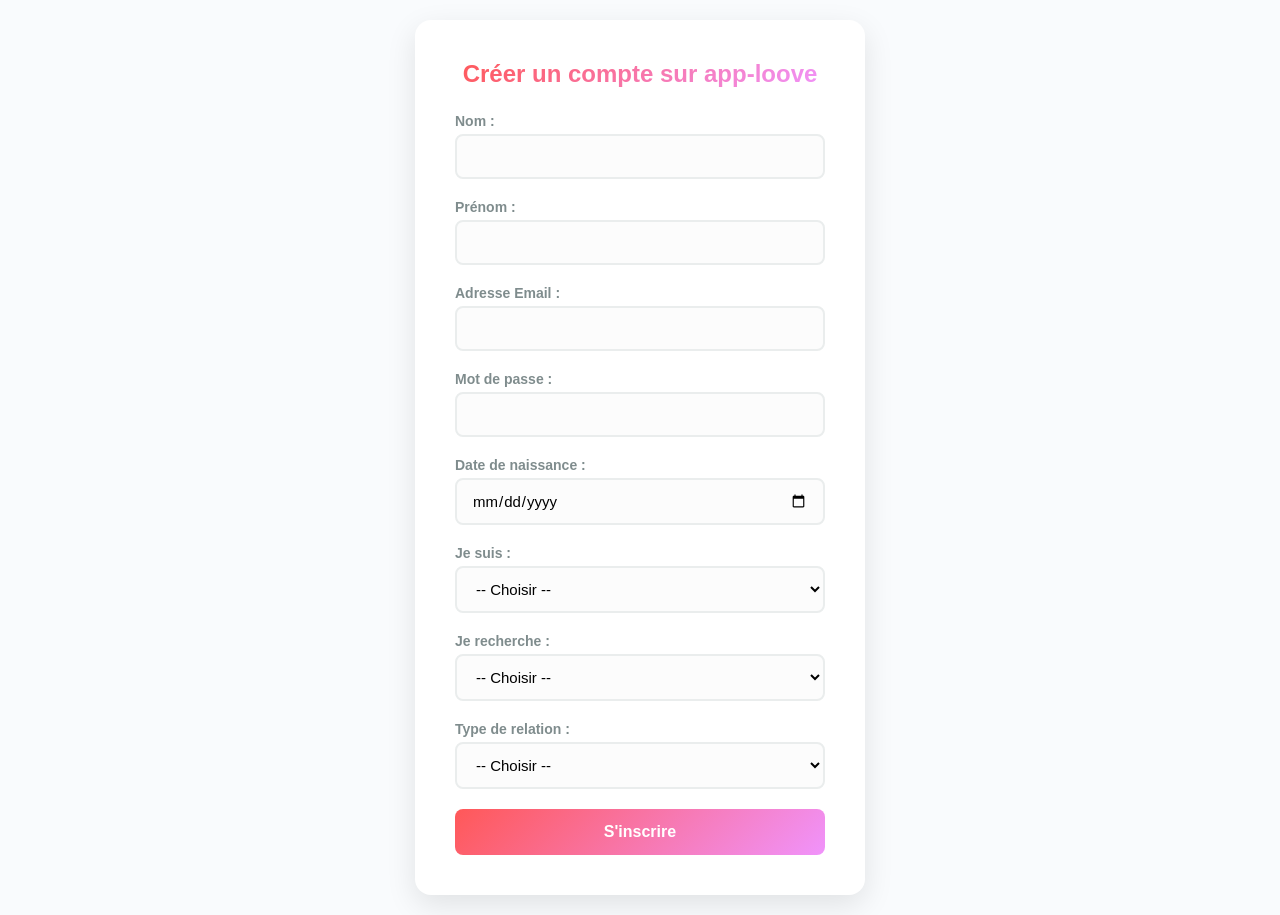
==== frontend/public/index.html @ 8a45b520 "big commit" ====
<!doctype html>
<html lang="fr">
  <head>
    <meta charset="UTF-8" />
    <meta name="viewport" content="width=device-width, initial-scale=1.0" />
    <title>app-loove - Inscription</title>
    <!-- On inclut notre script principal en tant que module pour pouvoir utiliser import/export -->
    <script type="module" src="../src/app.js" defer></script>
    <link rel="stylesheet" href="./css/style.css" />
  </head>
  <body>
    <main>
      <section id="register-section">
        <h1>Créer un compte sur app-loove</h1>

        <!-- Zone pour afficher les messages d'erreur ou de succès du serveur -->
        <div id="form-feedback" aria-live="politesting"></div>

        <form id="register-form">
          <div>
            <label for="lastname">Nom :</label>
            <input type="text" id="lastname" name="lastname" required />
          </div>

          <div>
            <label for="firstname">Prénom :</label>
            <input type="text" id="firstname" name="firstname" required />
          </div>

          <div>
            <label for="email">Adresse Email :</label>
            <input type="email" id="email" name="email" required />
          </div>

          <div>
            <label for="password">Mot de passe :</label>
            <input type="password" id="password" name="password" required />
          </div>

          <div>
            <label for="birthdate">Date de naissance :</label>
            <input type="date" id="birthdate" name="birthdate" required />
          </div>

          <div>
            <label for="gender">Je suis :</label>
            <select id="gender" name="gender" required>
              <option value="">-- Choisir --</option>
              <option value="male">Un homme</option>
              <option value="female">Une femme</option>
              <option value="other">Autre</option>
            </select>
          </div>

          <div>
            <label for="orientation">Je recherche :</label>
            <select id="orientation" name="orientation" required>
              <option value="">-- Choisir --</option>
              <option value="men">Des hommes</option>
              <option value="women">Des femmes</option>
              <option value="everyone">Tout le monde</option>
            </select>
          </div>

          <div>
            <label for="relationship_type">Type de relation :</label>
            <select id="relationship_type" name="relationship_type" required>
              <option value="">-- Choisir --</option>
              <option value="serious">Une relation sérieuse</option>
              <option value="friendship">De l'amitié</option>
              <option value="casual">Rencontre éphémère</option>
            </select>
          </div>

          <button type="submit">S'inscrire</button>
        </form>
      </section>
    </main>
  </body>
</html>
---- frontend/public/css/style.css ----
/* frontend/public/css/style.css */

/* --- Variables de Design --- */
:root {
  --gradient-primary: linear-gradient(135deg, #ff5858 0%, #f093fb 100%);
  --color-dark: #2c3e50;
  --color-light: #f9fbfd;
  --color-white: #ffffff;
  --color-success: #2ecc71;
  --color-error: #ff4d4d;
  --shadow: 0 10px 30px rgba(0, 0, 0, 0.1);
  --radius: 16px;
}

/* --- Reset & Base --- */
* {
  margin: 0;
  padding: 0;
  box-sizing: border-box;
  font-family: "Segoe UI", Tahoma, Geneva, Verdana, sans-serif;
}

body {
  background-color: var(--color-light);
  color: var(--color-dark);
  min-height: 100vh;
  display: flex;
  flex-direction: column;
}

/* --- Header & Navigation --- */
header {
  background: var(--color-white);
  padding: 15px 30px;
  box-shadow: 0 2px 10px rgba(0, 0, 0, 0.05);
}

nav {
  max-width: 1200px;
  margin: 0 auto;
  display: flex;
  justify-content: space-between;
  align-items: center;
  font-weight: 600;
}

nav a {
  color: #ff5858;
  text-decoration: none;
  transition: opacity 0.2s;
}

nav a:hover {
  opacity: 0.8;
}

/* --- Conteneur Principal --- */
main {
  flex: 1;
  display: flex;
  justify-content: center;
  align-items: center;
  padding: 20px;
}

/* --- Sections & Formulaires --- */
section {
  background: var(--color-white);
  padding: 40px;
  border-radius: var(--radius);
  box-shadow: var(--shadow);
  width: 100%;
  max-width: 450px;
  text-align: center;
}

h1 {
  font-size: 24px;
  margin-bottom: 25px;
  background: var(--gradient-primary);
  -webkit-background-clip: text;
  -webkit-text-fill-color: transparent;
}

/* --- Éléments de Formulaire --- */
form {
  display: flex;
  flex-direction: column;
  gap: 20px;
  text-align: left;
}

label {
  font-size: 14px;
  font-weight: 600;
  margin-bottom: 5px;
  display: block;
  color: #7f8c8d;
}

input,
select,
textarea {
  width: 100%;
  padding: 12px 15px;
  border: 2px solid #eaeded;
  border-radius: 8px;
  font-size: 15px;
  background-color: #fcfcfc;
  transition: border-color 0.2s;
}

input:focus,
select:focus,
textarea:focus {
  outline: none;
  border-color: #f093fb;
}

/* --- Boutons --- */
button {
  width: 100%;
  padding: 14px;
  border: none;
  border-radius: 8px;
  font-size: 16px;
  font-weight: 600;
  color: var(--color-white);
  background: var(--gradient-primary);
  cursor: pointer;
  transition:
    transform 0.1s,
    box-shadow 0.2s;
}

button:hover {
  transform: translateY(-2px);
  box-shadow: 0 5px 15px rgba(240, 147, 251, 0.4);
}

button:active {
  transform: translateY(0);
}

/* --- Feedbacks (Messages d'erreur/succès) --- */
#form-feedback,
#geo-status {
  padding: 12px;
  border-radius: 8px;
  font-size: 14px;
  font-weight: 600;
  margin-bottom: 20px;
  display: none; /* Caché par défaut */
}

#form-feedback:not(:empty),
#geo-status:not(:empty) {
  display: block; /* S'affiche dès qu'il y a du texte */
}

/* --- Interface de Découverte (Dashboard Card) --- */
#dashboard-section {
  max-width: 500px;
}

#geo-btn {
  background: #34495e;
  margin-bottom: 15px;
  font-size: 14px;
}

#profile-card {
  background: var(--color-white);
  border-radius: var(--radius) !important;
  box-shadow: var(--shadow);
  padding: 0 !important; /* Pour que l'image ou le header soit net */
  overflow: hidden;
  border: none !important;
  margin-top: 25px;
}

/* Simulation d'un espace photo stylisé */
.profile-avatar-placeholder {
  height: 250px;
  background: var(--gradient-primary);
  display: flex;
  align-items: center;
  justify-content: center;
  color: white;
  font-size: 64px;
}

.profile-content {
  padding: 25px;
  text-align: left;
}

#profile-name {
  font-size: 22px;
  font-weight: 700;
  color: var(--color-dark);
  margin-bottom: 5px;
}

#profile-bio {
  font-size: 15px;
  color: #7f8c8d;
  margin-bottom: 15px;
  line-height: 1.4;
}

#profile-distance {
  font-size: 13px;
  font-weight: 700;
  color: #9b59b6;
  background: #f3e5f5;
  display: inline-block;
  padding: 4px 10px;
  border-radius: 20px;
  margin-bottom: 20px;
}

/* Zone des boutons Like / Pass */
.actions {
  display: grid;
  grid-template-columns: 1fr 1fr;
  gap: 15px;
}

#pass-btn {
  background: #fff;
  color: var(--color-error);
  border: 2px solid var(--color-error);
}
#pass-btn:hover {
  background: var(--color-error);
  color: white;
  box-shadow: 0 5px 15px rgba(255, 77, 77, 0.3);
}

#like-btn {
  background: var(--color-success);
}
#like-btn:hover {
  box-shadow: 0 5px 15px rgba(46, 204, 113, 0.3);
}

/* --- RESPONSIVE : Media Queries --- */
@media (max-width: 480px) {
  section {
    padding: 25px 20px;
    box-shadow: none; /* Plus épuré sur mobile */
    background: transparent;
  }

  body {
    background-color: var(--color-white);
  }

  h1 {
    font-size: 22px;
  }
}
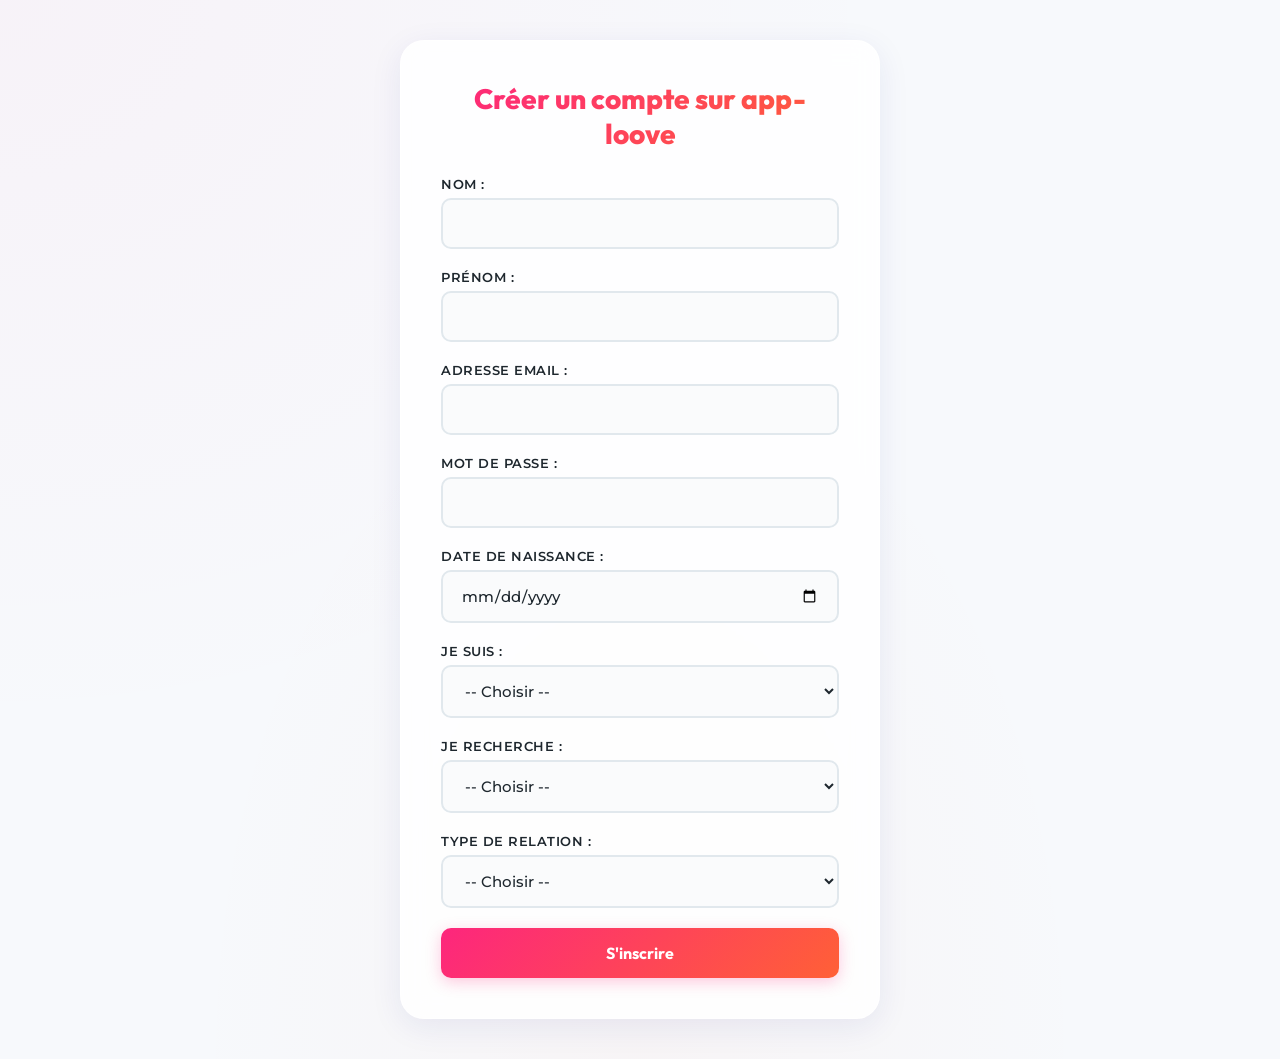
==== commit ae06adbf: "Add implementation plan for premium messaging without match" ====
--- a/frontend/public/index.html
+++ b/frontend/public/index.html
@@ -75,6 +75,26 @@
           <button type="submit">S'inscrire</button>
         </form>
       </section>
+
+      <section id="verification-section" style="display: none;">
+        <h1>Vérification de votre adresse Email</h1>
+        <p style="text-align: center; color: #555; margin-bottom: 20px;">
+          Un code de vérification à 6 chiffres a été généré et consigné dans le système.
+        </p>
+        <div id="demo-code-box" style="background: #eef9ff; border: 1px solid #b8e2f8; padding: 15px; border-radius: 8px; margin-bottom: 20px; text-align: center; font-weight: bold; color: #006699;"></div>
+        
+        <div id="verify-feedback" aria-live="polite"></div>
+
+        <form id="verify-form">
+          <input type="hidden" id="verify-email" name="email" />
+          <div>
+            <label for="verify-code">Code de vérification (6 chiffres) :</label>
+            <input type="text" id="verify-code" name="code" placeholder="Ex: 123456" required maxlength="6" style="font-size: 20px; text-align: center; letter-spacing: 4px;" />
+          </div>
+          <button type="submit" style="margin-top: 15px;">Valider mon email</button>
+        </form>
+      </section>
     </main>
   </body>
 </html>
+
--- a/frontend/public/css/style.css
+++ b/frontend/public/css/style.css
@@ -1,15 +1,31 @@
-/* frontend/public/css/style.css */
+/* @import url de Google Fonts pour Outfit et Montserrat */
+@import url('https://fonts.googleapis.com/css2?family=Montserrat:wght@400;600;700&family=Outfit:wght@300;400;600;800&display=swap');
 
 /* --- Variables de Design --- */
 :root {
-  --gradient-primary: linear-gradient(135deg, #ff5858 0%, #f093fb 100%);
-  --color-dark: #2c3e50;
-  --color-light: #f9fbfd;
-  --color-white: #ffffff;
-  --color-success: #2ecc71;
-  --color-error: #ff4d4d;
-  --shadow: 0 10px 30px rgba(0, 0, 0, 0.1);
-  --radius: 16px;
+  --font-title: 'Outfit', sans-serif;
+  --font-body: 'Montserrat', sans-serif;
+  
+  /* Palette de couleurs Premium */
+  --gradient-primary: linear-gradient(135deg, #fd267d 0%, #ff6036 100%);
+  --gradient-secondary: linear-gradient(135deg, #11998e 0%, #38ef7d 100%);
+  --gradient-dark: linear-gradient(135deg, #0f2027 0%, #203a43 50%, #2c5364 100%);
+  
+  --color-bg-light: #f7f9fc;
+  --color-text-dark: #1e272e;
+  --color-text-muted: #808e9b;
+  --color-border: #eaeded;
+  
+  /* Glassmorphism values */
+  --glass-bg: rgba(255, 255, 255, 0.85);
+  --glass-border: rgba(255, 255, 255, 0.4);
+  --glass-shadow: 0 8px 32px 0 rgba(31, 38, 135, 0.08);
+  
+  --radius-lg: 24px;
+  --radius-md: 16px;
+  --radius-sm: 10px;
+  
+  --transition-smooth: all 0.3s cubic-bezier(0.25, 0.8, 0.25, 1);
 }
 
 /* --- Reset & Base --- */
@@ -17,22 +33,29 @@
   margin: 0;
   padding: 0;
   box-sizing: border-box;
-  font-family: "Segoe UI", Tahoma, Geneva, Verdana, sans-serif;
+  font-family: var(--font-body);
 }
 
 body {
-  background-color: var(--color-light);
-  color: var(--color-dark);
+  background-color: var(--color-bg-light);
+  color: var(--color-text-dark);
   min-height: 100vh;
   display: flex;
   flex-direction: column;
-}
-
-/* --- Header & Navigation --- */
+  overflow-x: hidden;
+}
+
+/* --- Navigation Premium --- */
 header {
-  background: var(--color-white);
-  padding: 15px 30px;
-  box-shadow: 0 2px 10px rgba(0, 0, 0, 0.05);
+  background: var(--glass-bg);
+  backdrop-filter: blur(12px);
+  -webkit-backdrop-filter: blur(12px);
+  border-bottom: 1px solid var(--glass-border);
+  padding: 15px 40px;
+  position: sticky;
+  top: 0;
+  z-index: 100;
+  box-shadow: 0 4px 20px rgba(0, 0, 0, 0.02);
 }
 
 nav {
@@ -41,17 +64,44 @@
   display: flex;
   justify-content: space-between;
   align-items: center;
+}
+
+.logo {
+  font-family: var(--font-title);
+  font-weight: 800;
+  font-size: 24px;
+  background: var(--gradient-primary);
+  -webkit-background-clip: text;
+  -webkit-text-fill-color: transparent;
+  display: flex;
+  align-items: center;
+  gap: 8px;
+  text-decoration: none;
+}
+
+nav a {
+  color: var(--color-text-dark);
+  text-decoration: none;
   font-weight: 600;
-}
-
-nav a {
-  color: #ff5858;
-  text-decoration: none;
-  transition: opacity 0.2s;
-}
-
-nav a:hover {
-  opacity: 0.8;
+  font-size: 14px;
+  padding: 8px 16px;
+  border-radius: 20px;
+  transition: var(--transition-smooth);
+}
+
+nav a:hover:not(#logout-btn) {
+  background: rgba(253, 38, 125, 0.08);
+  color: #fd267d;
+}
+
+#logout-btn {
+  background: #f1f2f6;
+  color: #57606f;
+}
+
+#logout-btn:hover {
+  background: #ffeef2;
+  color: #ff4757;
 }
 
 /* --- Conteneur Principal --- */
@@ -60,29 +110,45 @@
   display: flex;
   justify-content: center;
   align-items: center;
-  padding: 20px;
-}
-
-/* --- Sections & Formulaires --- */
+  padding: 40px 20px;
+  background-image: radial-gradient(at 0% 0%, rgba(253, 38, 125, 0.03) 0, transparent 50%),
+                    radial-gradient(at 50% 100%, rgba(255, 96, 54, 0.03) 0, transparent 50%);
+}
+
+/* --- Sections & Cartes --- */
 section {
-  background: var(--color-white);
+  background: var(--glass-bg);
+  backdrop-filter: blur(12px);
+  -webkit-backdrop-filter: blur(12px);
   padding: 40px;
-  border-radius: var(--radius);
-  box-shadow: var(--shadow);
+  border-radius: var(--radius-lg);
+  border: 1px solid var(--glass-border);
+  box-shadow: var(--glass-shadow);
   width: 100%;
-  max-width: 450px;
+  max-width: 480px;
   text-align: center;
+  transition: var(--transition-smooth);
 }
 
 h1 {
-  font-size: 24px;
+  font-family: var(--font-title);
+  font-size: 28px;
+  font-weight: 800;
   margin-bottom: 25px;
   background: var(--gradient-primary);
   -webkit-background-clip: text;
   -webkit-text-fill-color: transparent;
 }
 
-/* --- Éléments de Formulaire --- */
+h2 {
+  font-family: var(--font-title);
+  font-size: 20px;
+  font-weight: 600;
+  margin-bottom: 15px;
+  color: var(--color-text-dark);
+}
+
+/* --- Formulaires & Inputs --- */
 form {
   display: flex;
   flex-direction: column;
@@ -90,137 +156,220 @@
   text-align: left;
 }
 
+form > div {
+  display: flex;
+  flex-direction: column;
+  gap: 6px;
+}
+
 label {
-  font-size: 14px;
+  font-size: 13px;
   font-weight: 600;
-  margin-bottom: 5px;
-  display: block;
-  color: #7f8c8d;
+  color: var(--color-text-dark);
+  text-transform: uppercase;
+  letter-spacing: 0.5px;
 }
 
 input,
 select,
 textarea {
   width: 100%;
-  padding: 12px 15px;
-  border: 2px solid #eaeded;
-  border-radius: 8px;
+  padding: 14px 18px;
+  border: 2px solid #e1e8ed;
+  border-radius: var(--radius-sm);
   font-size: 15px;
-  background-color: #fcfcfc;
-  transition: border-color 0.2s;
+  font-weight: 500;
+  background-color: #fafbfc;
+  color: var(--color-text-dark);
+  transition: var(--transition-smooth);
 }
 
 input:focus,
 select:focus,
 textarea:focus {
   outline: none;
-  border-color: #f093fb;
+  border-color: #ff6036;
+  background-color: #fff;
+  box-shadow: 0 0 0 4px rgba(255, 96, 54, 0.1);
 }
 
 /* --- Boutons --- */
 button {
   width: 100%;
-  padding: 14px;
+  padding: 15px;
   border: none;
-  border-radius: 8px;
+  border-radius: var(--radius-sm);
+  font-family: var(--font-title);
   font-size: 16px;
-  font-weight: 600;
-  color: var(--color-white);
+  font-weight: 700;
+  color: #ffffff;
   background: var(--gradient-primary);
   cursor: pointer;
-  transition:
-    transform 0.1s,
-    box-shadow 0.2s;
+  box-shadow: 0 4px 15px rgba(253, 38, 125, 0.25);
+  transition: var(--transition-smooth);
 }
 
 button:hover {
   transform: translateY(-2px);
-  box-shadow: 0 5px 15px rgba(240, 147, 251, 0.4);
+  box-shadow: 0 6px 20px rgba(253, 38, 125, 0.35);
 }
 
 button:active {
   transform: translateY(0);
 }
 
-/* --- Feedbacks (Messages d'erreur/succès) --- */
+.btn-delete {
+  background: #ff4757 !important;
+  box-shadow: 0 4px 15px rgba(255, 71, 87, 0.25) !important;
+}
+
+.btn-delete:hover {
+  background: #ff2a3a !important;
+  box-shadow: 0 6px 20px rgba(255, 71, 87, 0.35) !important;
+}
+
+#chat-back-btn {
+  background: #f1f2f6 !important;
+  color: #57606f !important;
+  box-shadow: none !important;
+}
+
+#chat-back-btn:hover {
+  background: #e1e2e6 !important;
+}
+
+
+/* --- Feedbacks --- */
 #form-feedback,
-#geo-status {
-  padding: 12px;
-  border-radius: 8px;
+#geo-status,
+#photo-feedback {
+  padding: 14px;
+  border-radius: var(--radius-sm);
   font-size: 14px;
   font-weight: 600;
   margin-bottom: 20px;
-  display: none; /* Caché par défaut */
+  display: none;
+  text-align: center;
+  border: 1px solid transparent;
+  animation: fadeIn 0.3s ease;
 }
 
 #form-feedback:not(:empty),
-#geo-status:not(:empty) {
-  display: block; /* S'affiche dès qu'il y a du texte */
-}
-
-/* --- Interface de Découverte (Dashboard Card) --- */
+#geo-status:not(:empty),
+#photo-feedback:not(:empty) {
+  display: block;
+}
+
+/* Styles pour types de feedbacks */
+.feedback-success {
+  background-color: #e8f8f5;
+  color: #27ae60;
+  border-color: #a3e4d7;
+}
+
+.feedback-error {
+  background-color: #fdedec;
+  color: #c0392b;
+  border-color: #f5b7b1;
+}
+
+.feedback-info {
+  background-color: #ebf5fb;
+  color: #2980b9;
+  border-color: #aed6f1;
+}
+
+/* --- Dashboard & Cartes Profils --- */
 #dashboard-section {
-  max-width: 500px;
+  max-width: 440px;
+  padding: 30px;
 }
 
 #geo-btn {
-  background: #34495e;
-  margin-bottom: 15px;
+  background: #2f3542;
+  box-shadow: 0 4px 12px rgba(47, 53, 66, 0.2);
+  margin-bottom: 10px;
   font-size: 14px;
 }
 
+#geo-btn:hover {
+  background: #1e222b;
+  box-shadow: 0 6px 15px rgba(47, 53, 66, 0.3);
+}
+
+#manual-location {
+  background: rgba(0, 0, 0, 0.02);
+  border-radius: var(--radius-md);
+  padding: 20px;
+  margin-top: 20px;
+  border: 1px dashed rgba(0, 0, 0, 0.08);
+}
+
 #profile-card {
-  background: var(--color-white);
-  border-radius: var(--radius) !important;
-  box-shadow: var(--shadow);
-  padding: 0 !important; /* Pour que l'image ou le header soit net */
+  background: #ffffff;
+  border-radius: var(--radius-lg) !important;
+  box-shadow: 0 15px 40px rgba(0, 0, 0, 0.08);
+  padding: 0 !important;
   overflow: hidden;
-  border: none !important;
+  border: 1px solid #f1f2f6 !important;
   margin-top: 25px;
-}
-
-/* Simulation d'un espace photo stylisé */
-.profile-avatar-placeholder {
+  text-align: left;
+  position: relative;
+  transition: transform 0.5s cubic-bezier(0.175, 0.885, 0.32, 1.275), opacity 0.5s;
+}
+
+#profile-avatar-placeholder {
   height: 250px;
   background: var(--gradient-primary);
   display: flex;
   align-items: center;
   justify-content: center;
   color: white;
-  font-size: 64px;
+  font-size: 80px;
+  user-select: none;
+}
+
+#profile-photo {
+  width: 100%;
+  height: 250px;
+  object-fit: cover;
+  display: block;
 }
 
 .profile-content {
-  padding: 25px;
-  text-align: left;
+  padding: 30px 25px 25px 25px;
+  background: linear-gradient(to bottom, transparent 0%, rgba(255,255,255,1) 5%);
 }
 
 #profile-name {
-  font-size: 22px;
+  font-family: var(--font-title);
+  font-size: 24px;
+  font-weight: 800;
+  color: var(--color-text-dark);
+  margin-bottom: 8px;
+  display: flex;
+  justify-content: space-between;
+  align-items: center;
+}
+
+#profile-distance {
+  font-size: 12px;
   font-weight: 700;
-  color: var(--color-dark);
-  margin-bottom: 5px;
+  color: #fd267d;
+  background: #ffeef2;
+  display: inline-block;
+  padding: 6px 12px;
+  border-radius: 30px;
+  margin-bottom: 15px;
 }
 
 #profile-bio {
-  font-size: 15px;
-  color: #7f8c8d;
-  margin-bottom: 15px;
-  line-height: 1.4;
-}
-
-#profile-distance {
-  font-size: 13px;
-  font-weight: 700;
-  color: #9b59b6;
-  background: #f3e5f5;
-  display: inline-block;
-  padding: 4px 10px;
-  border-radius: 20px;
-  margin-bottom: 20px;
-}
-
-/* Zone des boutons Like / Pass */
+  font-size: 14px;
+  color: #57606f;
+  margin-bottom: 25px;
+  line-height: 1.6;
+}
+
 .actions {
   display: grid;
   grid-template-columns: 1fr 1fr;
@@ -228,36 +377,636 @@
 }
 
 #pass-btn {
-  background: #fff;
-  color: var(--color-error);
-  border: 2px solid var(--color-error);
-}
+  background: #ffffff;
+  color: #ff4757;
+  border: 2px solid #ff4757;
+  box-shadow: 0 4px 12px rgba(255, 71, 87, 0.1);
+}
+
 #pass-btn:hover {
-  background: var(--color-error);
+  background: #ff4757;
+  color: #ffffff;
+  box-shadow: 0 6px 20px rgba(255, 71, 87, 0.25);
+}
+
+#like-btn {
+  background: var(--gradient-secondary);
+  box-shadow: 0 4px 15px rgba(56, 239, 125, 0.2);
+}
+
+#like-btn:hover {
+  box-shadow: 0 6px 20px rgba(56, 239, 125, 0.35);
+}
+
+/* --- Animations de Swiping --- */
+.swipe-left {
+  transform: translateX(-150%) rotate(-20deg) !important;
+  opacity: 0;
+}
+
+.swipe-right {
+  transform: translateX(150%) rotate(20deg) !important;
+  opacity: 0;
+}
+
+/* --- Grille Photo Tinder 3x2 --- */
+#profile-section {
+  max-width: 550px;
+}
+
+.tinder-grid {
+  display: grid;
+  grid-template-columns: repeat(3, 1fr);
+  grid-template-rows: repeat(3, 120px);
+  gap: 10px;
+  margin: 25px 0;
+  width: 100%;
+}
+
+.tinder-slot {
+  background: #f1f2f6;
+  border: 2px dashed #ccd6dd;
+  border-radius: var(--radius-md);
+  position: relative;
+  overflow: hidden;
+  display: flex;
+  align-items: center;
+  justify-content: center;
+  transition: var(--transition-smooth);
+  cursor: pointer;
+}
+
+.tinder-slot:first-child {
+  grid-column: span 2;
+  grid-row: span 2;
+}
+
+.tinder-slot:hover {
+  border-color: #fd267d;
+  background: #ffeef2;
+}
+
+.tinder-slot.filled {
+  border: 2px solid var(--color-border);
+  cursor: default;
+}
+
+.tinder-slot.filled:hover {
+  background: #ffffff;
+}
+
+.tinder-slot img {
+  width: 100%;
+  height: 100%;
+  object-fit: cover;
+  transition: var(--transition-smooth);
+}
+
+.slot-add-btn {
+  font-size: 32px;
+  color: #a4b0be;
+  font-weight: 300;
+  user-select: none;
+}
+
+.slot-delete-btn {
+  position: absolute;
+  bottom: 8px;
+  right: 8px;
+  background: #ff4757;
   color: white;
-  box-shadow: 0 5px 15px rgba(255, 77, 77, 0.3);
-}
-
-#like-btn {
-  background: var(--color-success);
-}
-#like-btn:hover {
-  box-shadow: 0 5px 15px rgba(46, 204, 113, 0.3);
-}
-
-/* --- RESPONSIVE : Media Queries --- */
-@media (max-width: 480px) {
+  border: none;
+  border-radius: 50%;
+  width: 28px;
+  height: 28px;
+  display: flex;
+  align-items: center;
+  justify-content: center;
+  cursor: pointer;
+  font-size: 13px;
+  font-weight: bold;
+  box-shadow: 0 2px 6px rgba(0,0,0,0.15);
+  transition: var(--transition-smooth);
+  z-index: 5;
+  padding: 0;
+}
+
+.slot-delete-btn:hover {
+  transform: scale(1.15);
+  background: #ff2a3a;
+}
+
+.slot-main-btn {
+  position: absolute;
+  bottom: 8px;
+  left: 8px;
+  background: var(--gradient-secondary);
+  color: white;
+  border: none;
+  border-radius: 50%;
+  width: 28px;
+  height: 28px;
+  display: flex;
+  align-items: center;
+  justify-content: center;
+  cursor: pointer;
+  font-size: 13px;
+  box-shadow: 0 2px 6px rgba(0,0,0,0.15);
+  transition: var(--transition-smooth);
+  z-index: 5;
+  padding: 0;
+}
+
+.slot-main-btn:hover {
+  transform: scale(1.15);
+}
+
+.slot-badge-main {
+  position: absolute;
+  top: 8px;
+  left: 8px;
+  background: var(--gradient-primary);
+  color: white;
+  font-size: 10px;
+  font-weight: 700;
+  padding: 4px 8px;
+  border-radius: 12px;
+  box-shadow: 0 2px 6px rgba(0,0,0,0.15);
+  z-index: 5;
+}
+
+/* --- Messagerie Premium --- */
+#messages-section {
+  max-width: 1100px;
+  height: calc(100vh - 160px);
+  min-height: 550px;
+  padding: 0 !important;
+  display: flex;
+  overflow: hidden;
+  background: rgba(255, 255, 255, 0.9);
+}
+
+.inbox-panel {
+  width: 320px;
+  border-right: 1px solid var(--color-border);
+  display: flex;
+  flex-direction: column;
+  background: #ffffff;
+  padding: 25px 0;
+}
+
+.inbox-panel h1 {
+  padding: 0 25px 20px 25px;
+  border-bottom: 1px solid var(--color-border);
+  font-size: 22px;
+  text-align: left;
+}
+
+#inbox-list {
+  flex: 1;
+  overflow-y: auto;
+  display: flex;
+  flex-direction: column;
+  padding: 10px 0;
+}
+
+.conversation-item {
+  width: 100%;
+  background: none;
+  border: none;
+  box-shadow: none !important;
+  border-radius: 0;
+  display: flex;
+  align-items: center;
+  gap: 15px;
+  padding: 15px 25px;
+  cursor: pointer;
+  transition: var(--transition-smooth);
+  text-align: left;
+  border-left: 3px solid transparent;
+}
+
+.conversation-item:hover {
+  background: #f8f9fa;
+  transform: none;
+}
+
+.conversation-item.active {
+  background: #fff0f3;
+  border-left-color: #fd267d;
+}
+
+.conversation-avatar {
+  width: 50px;
+  height: 50px;
+  border-radius: 50%;
+  object-fit: cover;
+  background: #ffeef2;
+  border: 1px solid var(--color-border);
+}
+
+.conversation-details {
+  flex: 1;
+  display: flex;
+  flex-direction: column;
+  gap: 4px;
+}
+
+.conversation-name {
+  font-weight: 700;
+  font-size: 15px;
+  color: var(--color-text-dark);
+}
+
+.conversation-meta {
+  display: flex;
+  justify-content: space-between;
+  align-items: center;
+}
+
+.unread-indicator {
+  width: 10px;
+  height: 10px;
+  border-radius: 50%;
+  background-color: #ff4757;
+  display: inline-block;
+  box-shadow: 0 0 8px rgba(255, 71, 87, 0.6);
+}
+
+.chat-panel {
+  flex: 1;
+  display: flex;
+  flex-direction: column;
+  background: #fafbfc;
+  padding: 25px;
+}
+
+#conversation-title {
+  font-family: var(--font-title);
+  font-size: 20px;
+  font-weight: 800;
+  border-bottom: 1px solid var(--color-border);
+  padding-bottom: 15px;
+  text-align: left;
+  margin-bottom: 0px;
+  background: var(--gradient-primary);
+  -webkit-background-clip: text;
+  -webkit-text-fill-color: transparent;
+}
+
+#conversation-messages {
+  flex: 1;
+  overflow-y: auto;
+  padding: 20px 0;
+  display: flex;
+  flex-direction: column;
+  gap: 15px;
+}
+
+.message-sent,
+.message-received {
+  max-width: 65%;
+  padding: 14px 20px;
+  border-radius: 20px;
+  font-size: 14px;
+  line-height: 1.5;
+  font-weight: 500;
+  word-wrap: break-word;
+  animation: fadeIn 0.25s ease-out;
+}
+
+.message-sent {
+  background: var(--gradient-primary);
+  color: white;
+  align-self: flex-end;
+  border-bottom-right-radius: 4px;
+  box-shadow: 0 4px 12px rgba(253, 38, 125, 0.15);
+}
+
+.message-received {
+  background: #ffffff;
+  color: var(--color-text-dark);
+  align-self: flex-start;
+  border-bottom-left-radius: 4px;
+  box-shadow: 0 2px 10px rgba(0,0,0,0.03);
+  border: 1px solid var(--color-border);
+}
+
+#message-form {
+  border-top: 1px solid var(--color-border);
+  padding-top: 20px;
+  display: flex;
+  gap: 12px;
+}
+
+#message-input {
+  flex: 1;
+  resize: none;
+  padding: 14px 20px;
+  border-radius: 30px;
+  border: 1px solid var(--color-border);
+}
+
+#message-form button {
+  width: auto;
+  padding: 14px 28px;
+  border-radius: 30px;
+}
+
+/* --- Modal de Match Interactif --- */
+.match-modal-overlay {
+  position: fixed;
+  top: 0;
+  left: 0;
+  width: 100vw;
+  height: 100vh;
+  background: rgba(15, 32, 39, 0.95);
+  backdrop-filter: blur(15px);
+  -webkit-backdrop-filter: blur(15px);
+  z-index: 1000;
+  display: flex;
+  justify-content: center;
+  align-items: center;
+  opacity: 0;
+  pointer-events: none;
+  transition: opacity 0.4s ease;
+}
+
+.match-modal-overlay.active {
+  opacity: 1;
+  pointer-events: auto;
+}
+
+.match-modal-container {
+  width: 90%;
+  max-width: 450px;
+  text-align: center;
+  color: white;
+  transform: scale(0.8);
+  transition: transform 0.5s cubic-bezier(0.175, 0.885, 0.32, 1.275);
+}
+
+.match-modal-overlay.active .match-modal-container {
+  transform: scale(1);
+}
+
+.match-modal-title {
+  font-family: var(--font-title);
+  font-size: 42px;
+  font-weight: 800;
+  background: linear-gradient(135deg, #ff007f 0%, #ff7f00 100%);
+  -webkit-background-clip: text;
+  -webkit-text-fill-color: transparent;
+  margin-bottom: 10px;
+  animation: pulse 1.5s infinite;
+}
+
+.match-modal-subtitle {
+  font-size: 16px;
+  margin-bottom: 40px;
+  color: #f1f2f6;
+}
+
+.match-avatars-wrapper {
+  display: flex;
+  justify-content: center;
+  align-items: center;
+  gap: 20px;
+  margin-bottom: 40px;
+  position: relative;
+}
+
+.match-avatar-circle {
+  width: 130px;
+  height: 130px;
+  border-radius: 50%;
+  border: 4px solid #ffffff;
+  object-fit: cover;
+  box-shadow: 0 8px 24px rgba(0,0,0,0.3);
+  background: #2f3542;
+  transition: var(--transition-smooth);
+}
+
+.match-avatar-me {
+  transform: rotate(-6deg);
+  animation: floatLeft 3s ease-in-out infinite;
+}
+
+.match-avatar-partner {
+  transform: rotate(6deg);
+  animation: floatRight 3s ease-in-out infinite;
+}
+
+.match-heart-divider {
+  font-size: 40px;
+  color: #ff4757;
+  animation: beat 1s infinite alternate;
+  z-index: 10;
+  text-shadow: 0 0 15px rgba(255, 71, 87, 0.5);
+}
+
+.match-modal-buttons {
+  display: flex;
+  flex-direction: column;
+  gap: 15px;
+  padding: 0 20px;
+}
+
+.btn-modal-chat {
+  background: var(--gradient-primary);
+  box-shadow: 0 4px 15px rgba(253, 38, 125, 0.4);
+}
+
+.btn-modal-keep {
+  background: transparent;
+  border: 2px solid rgba(255, 255, 255, 0.4);
+  color: white;
+  box-shadow: none;
+}
+
+.btn-modal-keep:hover {
+  background: rgba(255, 255, 255, 0.1);
+  border-color: white;
+  box-shadow: none;
+}
+
+/* --- Animations CSS --- */
+@keyframes fadeIn {
+  from { opacity: 0; transform: translateY(10px); }
+  to { opacity: 1; transform: translateY(0); }
+}
+
+@keyframes pulse {
+  0% { transform: scale(1); }
+  50% { transform: scale(1.05); }
+  100% { transform: scale(1); }
+}
+
+@keyframes beat {
+  to { transform: scale(1.2); }
+}
+
+@keyframes floatLeft {
+  0%, 100% { transform: translateY(0) rotate(-6deg); }
+  50% { transform: translateY(-8px) rotate(-4deg); }
+}
+
+@keyframes floatRight {
+  0%, 100% { transform: translateY(0) rotate(6deg); }
+  50% { transform: translateY(-8px) rotate(8deg); }
+}
+
+/* --- Barre de navigation mobile fixed-bottom --- */
+.mobile-nav {
+  display: none;
+  position: fixed;
+  bottom: 0;
+  left: 0;
+  width: 100%;
+  height: 65px;
+  background: rgba(255, 255, 255, 0.95);
+  backdrop-filter: blur(10px);
+  -webkit-backdrop-filter: blur(10px);
+  border-top: 1px solid var(--color-border);
+  justify-content: space-around;
+  align-items: center;
+  z-index: 1000;
+  box-shadow: 0 -4px 15px rgba(0,0,0,0.04);
+}
+
+.mobile-nav-item {
+  display: flex;
+  flex-direction: column;
+  align-items: center;
+  justify-content: center;
+  text-decoration: none;
+  color: var(--color-text-muted);
+  font-size: 11px;
+  font-weight: 600;
+  flex: 1;
+  height: 100%;
+  transition: var(--transition-smooth);
+}
+
+.mobile-nav-item .nav-icon {
+  font-size: 20px;
+  margin-bottom: 2px;
+  transition: var(--transition-smooth);
+}
+
+.mobile-nav-item.active {
+  color: #fd267d;
+}
+
+.mobile-nav-item.active .nav-icon {
+  transform: scale(1.15);
+}
+
+/* --- Media Queries --- */
+@media (max-width: 768px) {
+  header {
+    display: none !important; /* On masque le header du haut sur mobile */
+  }
+
+  #profile-avatar-placeholder,
+  #profile-photo {
+    height: 210px !important;
+  }
+
+  #mobile-logout-btn {
+    display: block !important; /* On affiche le bouton de déconnexion rouge sur mobile */
+  }
+
+  .mobile-nav {
+    display: flex !important; /* On affiche la barre du bas sur mobile */
+  }
+  
+  main {
+    padding: 20px 15px 90px 15px !important; /* Padding en bas pour libérer l'espace de la barre mobile */
+  }
+
   section {
     padding: 25px 20px;
-    box-shadow: none; /* Plus épuré sur mobile */
-    background: transparent;
-  }
-
-  body {
-    background-color: var(--color-white);
-  }
-
-  h1 {
-    font-size: 22px;
-  }
-}
+    border-radius: var(--radius-md);
+  }
+
+  #messages-section {
+    flex-direction: column;
+    height: calc(100vh - 160px) !important;
+    min-height: 450px !important;
+  }
+
+  /* Si le chat n'est pas ouvert : on montre l'inbox, on cache le chat */
+  #messages-section:not(.chat-open) .inbox-panel {
+    display: flex !important;
+    width: 100% !important;
+    height: 100% !important;
+    max-height: none !important;
+    border-right: none;
+  }
+
+  #messages-section:not(.chat-open) .chat-panel {
+    display: none !important;
+  }
+
+  /* Si le chat est ouvert : on cache l'inbox, on montre le chat */
+  #messages-section.chat-open .inbox-panel {
+    display: none !important;
+  }
+
+  #messages-section.chat-open .chat-panel {
+    display: flex !important;
+    width: 100% !important;
+    height: 100% !important;
+    min-height: auto !important;
+    padding: 15px;
+  }
+
+  #messages-section.chat-open #chat-back-btn {
+    display: inline-block !important;
+  }
+
+  .inbox-panel h1 {
+    padding: 0 20px 10px 20px;
+    font-size: 18px;
+  }
+  
+  .message-sent, .message-received {
+    max-width: 85%;
+  }
+
+  .actions {
+    grid-template-columns: 1fr;
+  }
+}
+
+/* --- Espace Admin Styling --- */
+.stat-card {
+  transition: var(--transition-smooth) !important;
+}
+.stat-card:hover {
+  transform: translateY(-5px);
+  box-shadow: 0 10px 25px rgba(0,0,0,0.07) !important;
+}
+.admin-tab {
+  transition: var(--transition-smooth) !important;
+}
+.admin-tab:hover {
+  color: #fd267d !important;
+}
+.admin-tab.active {
+  color: #fd267d !important;
+  border-bottom: 3px solid #fd267d !important;
+}
+tbody tr {
+  transition: var(--transition-smooth);
+}
+tbody tr:hover {
+  background-color: #fafbfc;
+}
+input[type="number"]::-webkit-inner-spin-button, 
+input[type="number"]::-webkit-outer-spin-button { 
+  -webkit-appearance: none; 
+  margin: 0; 
+}
+
